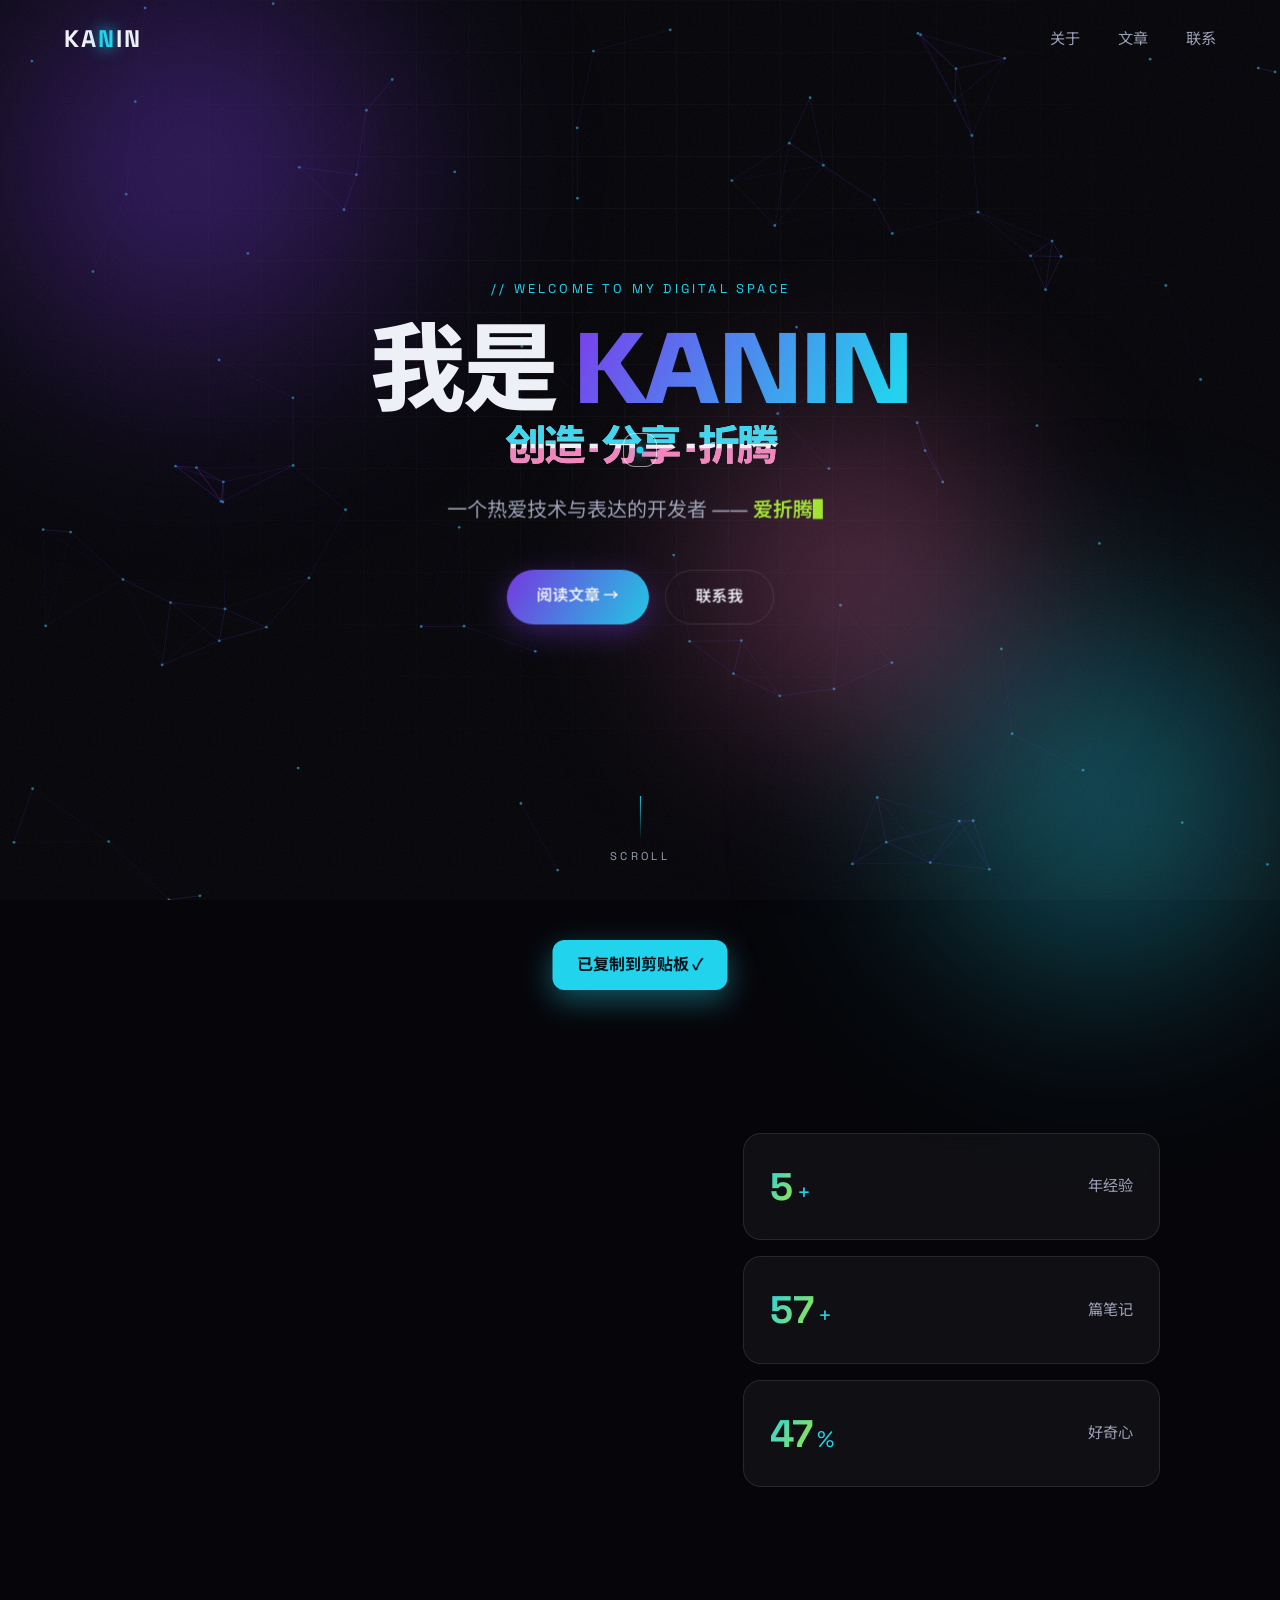
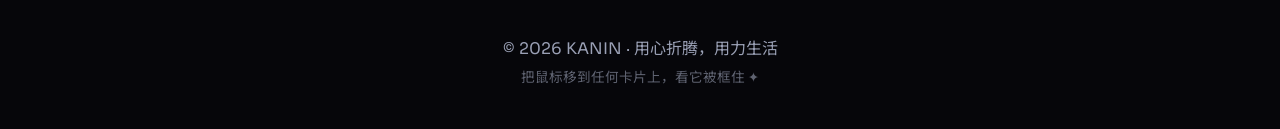
==== index.html @ e4bdb955 "feat: initial blog project with README - index.html, styles.css, script.js: 首页及交互 - build.js: Markdo" ====
<!DOCTYPE html>
<html lang="zh-CN">
<head>
<meta charset="UTF-8">
<meta name="viewport" content="width=device-width, initial-scale=1.0">
<title>KANIN · 个人博客</title>
<meta name="description" content="KANIN 的个人博客 —— 创造 · 分享 · 折腾">
<link rel="preconnect" href="https://fonts.googleapis.com">
<link rel="preconnect" href="https://fonts.gstatic.com" crossorigin>
<link href="https://fonts.googleapis.com/css2?family=Sora:wght@300;400;600;700;800&family=Space+Grotesk:wght@400;500;700&family=Noto+Sans+SC:wght@300;400;500;700&display=swap" rel="stylesheet">
<link rel="stylesheet" href="styles.css">
</head>
<body>
<div class="scroll-progress" id="progress"></div>
<!-- ===== 自定义光标（吸附框） ===== -->
<div class="cursor-dot" id="cursorDot"></div>
<div class="cursor-box" id="cursorBox">
  <span class="corner tl"></span><span class="corner tr"></span>
  <span class="corner bl"></span><span class="corner br"></span>
  <span class="cursor-label" id="cursorLabel"></span>
</div>

<!-- ===== 背景特效 ===== -->
<canvas id="bg"></canvas>
<div class="blob blob-1"></div>
<div class="blob blob-2"></div>
<div class="blob blob-3"></div>
<div class="grid-overlay"></div>
<div class="noise"></div>

<!-- ===== 导航 ===== -->
<nav class="nav" id="nav">
  <a href="#hero" class="logo" data-magnetic data-label="首页">KA<span>N</span>IN</a>
  <div class="nav-links">
    <a href="#about" data-magnetic data-label="关于">关于</a>
    <a href="#blog" data-magnetic data-label="文章">文章</a>
    <a href="#links" data-magnetic data-label="联系">联系</a>
  </div>
</nav>

<!-- ===== 首屏 ===== -->
<header class="hero" id="hero">
  <div class="hero-inner">
    <p class="hero-eyebrow" data-reveal>// WELCOME TO MY DIGITAL SPACE</p>
    <h1 class="hero-title">
      <span class="line" data-reveal>我是 <em>KANIN</em></span>
      <span class="line glitch" data-text="创造 · 分享 · 折腾" data-reveal>创造 · 分享 · 折腾</span>
    </h1>
    <p class="hero-sub" data-reveal>一个热爱技术与表达的开发者 —— <span id="typed" class="typed"></span><span class="caret">▌</span></p>
    <div class="hero-cta" data-reveal>
      <a href="#blog" class="btn btn-primary" data-magnetic data-label="看看文章">阅读文章 →</a>
      <a href="#links" class="btn btn-ghost" data-magnetic data-label="找到我">联系我</a>
    </div>
  </div>
  <a href="#about" class="scroll-hint" data-magnetic><span></span>SCROLL</a>
</header>
<!-- ===== 关于 ===== -->
<section class="section" id="about">
  <div class="section-head" data-reveal>
    <span class="section-index">01</span>
    <h2 class="section-title">关于我</h2>
  </div>
  <div class="about-grid">
    <div class="about-text" data-reveal>
      <p>你好，我是 <strong>KANIN</strong>。白天写代码，晚上写想法。喜欢把复杂的东西拆开、把有趣的东西做出来，再把过程记录下来分享给同样好奇的人。</p>
      <p>这个博客是我的数字后花园 —— 关于技术、产品、以及一切让我兴奋的折腾。欢迎随便逛逛，把鼠标移到任意卡片上试试。</p>
    </div>
    <div class="about-stats">
      <div class="stat glass" data-magnetic data-label="持续折腾中">
        <span class="stat-num" data-count="5">0</span><span class="stat-suffix">+</span>
        <span class="stat-label">年经验</span>
      </div>
      <div class="stat glass" data-magnetic data-label="不断更新">
        <span class="stat-num" data-count="120">0</span><span class="stat-suffix">+</span>
        <span class="stat-label">篇笔记</span>
      </div>
      <div class="stat glass" data-magnetic data-label="永远好奇">
        <span class="stat-num" data-count="99">0</span><span class="stat-suffix">%</span>
        <span class="stat-label">好奇心</span>
      </div>
    </div>
  </div>
</section>

<!-- ===== 文章 ===== -->
<section class="section" id="blog">
  <div class="section-head" data-reveal>
    <span class="section-index">02</span>
    <h2 class="section-title">最新文章</h2>
  </div>
  <div class="post-grid">
    <!--POSTS_START-->
    <a class="post glass" href="posts/claude-code.html" data-magnetic data-label="阅读全文" data-reveal>
      <span class="post-tag">AI 工具</span>
      <h3>负基础 Claude Code 安装使用教程</h3>
      <p>Claude Code 是 Anthropic 推出的AI 编程代理，它不仅是传统的代码补全工具或聊天助手，而是一个…</p>
      <div class="post-meta"><span>约 5 分钟</span><span>· 教程</span></div>
    </a>
    <a class="post glass" href="posts/javaweb.html" data-magnetic data-label="阅读全文" data-reveal>
      <span class="post-tag">全栈开发</span>
      <h3>JavaWeb 全栈教程</h3>
      <p>html控制网站的结构， css控制网站的样式</p>
      <div class="post-meta"><span>约 86 分钟</span><span>· 教程</span></div>
    </a>
    <a class="post glass" href="posts/springboot.html" data-magnetic data-label="阅读全文" data-reveal>
      <span class="post-tag">后端</span>
      <h3>SpringBoot 项目初始化</h3>
      <p>点击“文件-新建-项目”。打开新建项目对话框</p>
      <div class="post-meta"><span>约 8 分钟</span><span>· 教程</span></div>
    </a>
    <a class="post glass" href="posts/mysql.html" data-magnetic data-label="阅读全文" data-reveal>
      <span class="post-tag">数据库</span>
      <h3>MySQL 安装教程</h3>
      <p>进入mysql官网：https://mysql.com</p>
      <div class="post-meta"><span>约 5 分钟</span><span>· 教程</span></div>
    </a>
    <a class="post glass" href="posts/maven.html" data-magnetic data-label="阅读全文" data-reveal>
      <span class="post-tag">环境搭建</span>
      <h3>Maven 安装教程</h3>
      <p>下载安装包：https://wwbwq.lanzouv.com/iuGWJ3ndzcgd</p>
      <div class="post-meta"><span>约 2 分钟</span><span>· 教程</span></div>
    </a>
    <!--POSTS_END-->
  </div>
</section>
<!-- ===== 联系 / 链接 ===== -->
<section class="section" id="links">
  <div class="section-head" data-reveal>
    <span class="section-index">03</span>
    <h2 class="section-title">找到我</h2>
  </div>
  <div class="link-grid">
    <a class="link-card glass" href="https://github.com/kaninmeow" target="_blank" rel="noopener"
       data-magnetic data-label="GitHub" data-reveal>
      <span class="link-icon">
        <svg viewBox="0 0 24 24" width="26" height="26" fill="currentColor"><path d="M12 .5A12 12 0 0 0 .5 12.5c0 5.3 3.4 9.8 8.2 11.4.6.1.8-.3.8-.6v-2c-3.3.7-4-1.6-4-1.6-.6-1.4-1.3-1.8-1.3-1.8-1.1-.7.1-.7.1-.7 1.2.1 1.8 1.2 1.8 1.2 1.1 1.8 2.8 1.3 3.5 1 .1-.8.4-1.3.8-1.6-2.7-.3-5.5-1.3-5.5-5.9 0-1.3.5-2.4 1.2-3.2-.1-.3-.5-1.5.1-3.2 0 0 1-.3 3.3 1.2a11.5 11.5 0 0 1 6 0C17.3 5 18.3 5.3 18.3 5.3c.6 1.7.2 2.9.1 3.2.8.8 1.2 1.9 1.2 3.2 0 4.6-2.8 5.6-5.5 5.9.4.4.8 1.1.8 2.2v3.3c0 .3.2.7.8.6 4.8-1.6 8.2-6.1 8.2-11.4A12 12 0 0 0 12 .5Z"/></svg>
      </span>
      <div class="link-meta"><h3>GitHub</h3><p>@kaninmeow</p></div>
      <span class="link-arrow">↗</span>
    </a>

    <a class="link-card glass" href="https://space.bilibili.com/326698881" target="_blank" rel="noopener"
       data-magnetic data-label="Bilibili" data-reveal>
      <span class="link-icon">
        <svg viewBox="0 0 24 24" width="26" height="26" fill="currentColor"><path d="M17.8 4.2 15 6.7h.9A2.7 2.7 0 0 1 18.6 9.4v7A2.7 2.7 0 0 1 15.9 19H8.1A2.7 2.7 0 0 1 5.4 16.4v-7A2.7 2.7 0 0 1 8.1 6.7H9L6.2 4.2a.9.9 0 0 1 1.2-1.3L10.8 6h2.4l3.4-3.1a.9.9 0 0 1 1.2 1.3ZM9 10.5a1 1 0 0 0-1 1v1.2a1 1 0 0 0 2 0v-1.2a1 1 0 0 0-1-1Zm6 0a1 1 0 0 0-1 1v1.2a1 1 0 0 0 2 0v-1.2a1 1 0 0 0-1-1Z"/></svg>
      </span>
      <div class="link-meta"><h3>Bilibili</h3><p>去我的空间看视频</p></div>
      <span class="link-arrow">↗</span>
    </a>

    <button class="link-card glass" id="wechatCard" data-magnetic data-label="点击复制" data-reveal>
      <span class="link-icon">
        <svg viewBox="0 0 24 24" width="26" height="26" fill="currentColor"><path d="M8.7 4C4.9 4 2 6.6 2 9.9c0 1.9 1 3.5 2.6 4.7L4 17l2.6-1.4c.7.2 1.4.3 2.1.3h.6a5.3 5.3 0 0 1-.2-1.5c0-3.1 3-5.6 6.7-5.6h.6C15.8 5.9 12.6 4 8.7 4Zm-2.4 4a.9.9 0 1 1 0-1.8.9.9 0 0 1 0 1.8Zm4.8 0a.9.9 0 1 1 0-1.8.9.9 0 0 1 0 1.8Zm11 6.4c0-2.7-2.6-4.9-5.8-4.9s-5.8 2.2-5.8 4.9 2.6 4.9 5.8 4.9c.7 0 1.3-.1 1.9-.3L20 20l-.5-1.6c1.4-.9 2.6-2.3 2.6-4Zm-7.7-1a.8.8 0 1 1 0-1.5.8.8 0 0 1 0 1.5Zm3.8 0a.8.8 0 1 1 0-1.5.8.8 0 0 1 0 1.5Z"/></svg>
      </span>
      <div class="link-meta"><h3>微信公众号</h3><p>KANIN</p></div>
      <span class="link-arrow">⧉</span>
    </button>

    <a class="link-card glass" href="mailto:sunqingdong0318@foxmail.com"
       data-magnetic data-label="发邮件" data-reveal>
      <span class="link-icon">
        <svg viewBox="0 0 24 24" width="26" height="26" fill="none" stroke="currentColor" stroke-width="2"><rect x="3" y="5" width="18" height="14" rx="2"/><path d="m3 7 9 6 9-6"/></svg>
      </span>
      <div class="link-meta"><h3>Email</h3><p>sunqingdong0318@foxmail.com</p></div>
      <span class="link-arrow">↗</span>
    </a>
  </div>
</section>

<footer class="footer">
  <p>© 2026 KANIN · 用心折腾，用力生活</p>
  <p class="footer-sub">把鼠标移到任何卡片上，看它被框住 ✦</p>
</footer>

<div class="toast" id="toast">已复制到剪贴板 ✓</div>

<script src="script.js"></script>
</body>
</html>
---- styles.css ----
/* ===================================================================
   KANIN · 个人博客  —  styles.css
   =================================================================== */
:root{
  --bg:#06060a;
  --bg-2:#0c0d16;
  --fg:#eef0f7;
  --muted:#9aa0b5;
  --line:rgba(255,255,255,.10);
  --c1:#7c3aed;   /* 紫 */
  --c2:#22d3ee;   /* 青 */
  --c3:#f472b6;   /* 粉 */
  --c4:#a3e635;   /* 荧光绿 */
  --glass:rgba(255,255,255,.045);
  --radius:18px;
  --ease:cubic-bezier(.22,1,.36,1);
}

*{margin:0;padding:0;box-sizing:border-box}
html{scroll-behavior:smooth}
body{
  font-family:"Sora","Noto Sans SC",system-ui,-apple-system,sans-serif;
  background:var(--bg);
  color:var(--fg);
  line-height:1.6;
  overflow-x:hidden;
  min-height:100vh;
}
/* 桌面端隐藏系统光标，全权交给自定义光标 */
@media (hover:hover) and (pointer:fine){
  body,a,button{cursor:none}
}
a{color:inherit;text-decoration:none}
::selection{background:var(--c1);color:#fff}

/* ===== 自定义光标 ===== */
.cursor-dot{
  position:fixed;top:0;left:0;width:7px;height:7px;border-radius:50%;
  background:var(--c2);z-index:9999;pointer-events:none;
  transform:translate(-50%,-50%);
  box-shadow:0 0 12px var(--c2);
  transition:opacity .3s, background .3s;
}
.cursor-box{
  position:fixed;top:0;left:0;z-index:9998;pointer-events:none;
  border:1.5px solid rgba(255,255,255,.55);
  border-radius:12px;
  transform:translate(-50%,-50%);
  will-change:width,height,transform;
  transition:border-color .3s, background .3s, border-radius .35s var(--ease);
  background:rgba(255,255,255,.02);
}
.cursor-box.snapped{
  border-color:var(--c2);
  background:rgba(34,211,238,.06);
  box-shadow:0 0 24px rgba(34,211,238,.18) inset,0 0 22px rgba(34,211,238,.12);
}
.corner{position:absolute;width:9px;height:9px;opacity:0;transition:opacity .25s}
.cursor-box.snapped .corner{opacity:1}
.corner.tl{top:-2px;left:-2px;border-top:2px solid var(--c2);border-left:2px solid var(--c2)}
.corner.tr{top:-2px;right:-2px;border-top:2px solid var(--c2);border-right:2px solid var(--c2)}
.corner.bl{bottom:-2px;left:-2px;border-bottom:2px solid var(--c2);border-left:2px solid var(--c2)}
.corner.br{bottom:-2px;right:-2px;border-bottom:2px solid var(--c2);border-right:2px solid var(--c2)}
.cursor-label{
  position:absolute;left:50%;bottom:-26px;transform:translateX(-50%) translateY(6px);
  background:var(--c2);color:#04121a;font-size:11px;font-weight:700;
  padding:2px 9px;border-radius:6px;white-space:nowrap;
  opacity:0;transition:opacity .25s,transform .25s var(--ease);
  font-family:"Space Grotesk",sans-serif;letter-spacing:.03em;
}
.cursor-box.snapped .cursor-label{opacity:1;transform:translateX(-50%) translateY(0)}
.cursor-box.clicking{transform:translate(-50%,-50%) scale(.9)}
/* ===== 背景特效 ===== */
#bg{position:fixed;inset:0;z-index:-3;width:100%;height:100%}
.blob{position:fixed;z-index:-2;border-radius:50%;filter:blur(90px);opacity:.5;pointer-events:none}
.blob-1{width:46vw;height:46vw;background:radial-gradient(circle,var(--c1),transparent 70%);top:-10vw;left:-8vw;animation:drift 22s var(--ease) infinite}
.blob-2{width:40vw;height:40vw;background:radial-gradient(circle,var(--c2),transparent 70%);bottom:-12vw;right:-6vw;animation:drift 26s var(--ease) infinite reverse}
.blob-3{width:34vw;height:34vw;background:radial-gradient(circle,var(--c3),transparent 70%);top:40%;left:50%;animation:drift 30s var(--ease) infinite}
@keyframes drift{
  0%,100%{transform:translate(0,0) scale(1)}
  33%{transform:translate(8vw,6vh) scale(1.15)}
  66%{transform:translate(-6vw,-4vh) scale(.9)}
}
.grid-overlay{
  position:fixed;inset:0;z-index:-2;pointer-events:none;opacity:.35;
  background-image:linear-gradient(var(--line) 1px,transparent 1px),
                   linear-gradient(90deg,var(--line) 1px,transparent 1px);
  background-size:52px 52px;
  mask-image:radial-gradient(circle at 50% 30%,#000 0%,transparent 78%);
  -webkit-mask-image:radial-gradient(circle at 50% 30%,#000 0%,transparent 78%);
}
.noise{
  position:fixed;inset:0;z-index:-1;pointer-events:none;opacity:.05;
  background-image:url("data:image/svg+xml,%3Csvg xmlns='http://www.w3.org/2000/svg' width='120' height='120'%3E%3Cfilter id='n'%3E%3CfeTurbulence type='fractalNoise' baseFrequency='.85' numOctaves='2'/%3E%3C/filter%3E%3Crect width='100%25' height='100%25' filter='url(%23n)'/%3E%3C/svg%3E");
}

/* ===== 导航 ===== */
.nav{
  position:fixed;top:0;left:0;right:0;z-index:100;
  display:flex;align-items:center;justify-content:space-between;
  padding:20px clamp(20px,5vw,64px);
  transition:background .4s,backdrop-filter .4s,padding .4s;
}
.nav.scrolled{background:rgba(6,6,10,.6);backdrop-filter:blur(14px);padding:12px clamp(20px,5vw,64px);border-bottom:1px solid var(--line)}
.logo{font-family:"Space Grotesk";font-weight:700;font-size:1.5rem;letter-spacing:.08em}
.logo span{color:var(--c2);text-shadow:0 0 16px var(--c2)}
.nav-links{display:flex;gap:clamp(14px,3vw,38px)}
.nav-links a{position:relative;font-size:.95rem;color:var(--muted);transition:color .3s}
.nav-links a::after{content:"";position:absolute;left:0;bottom:-4px;width:0;height:2px;background:linear-gradient(90deg,var(--c1),var(--c2));transition:width .35s var(--ease)}
.nav-links a:hover{color:var(--fg)}
.nav-links a:hover::after{width:100%}

/* ===== 通用区块 ===== */
.section{max-width:1120px;margin:0 auto;padding:clamp(70px,12vh,140px) clamp(20px,5vw,40px)}
.section-head{display:flex;align-items:baseline;gap:16px;margin-bottom:48px}
.section-index{font-family:"Space Grotesk";color:var(--c2);font-weight:700;font-size:1rem;opacity:.8}
.section-title{font-size:clamp(1.9rem,5vw,3rem);font-weight:800;letter-spacing:-.02em}
/* ===== 首屏 ===== */
.hero{min-height:100vh;display:flex;flex-direction:column;align-items:center;justify-content:center;text-align:center;padding:0 20px;position:relative}
.hero-inner{max-width:900px}
.hero-eyebrow{font-family:"Space Grotesk";color:var(--c2);letter-spacing:.25em;font-size:.8rem;margin-bottom:22px}
.hero-title{font-size:clamp(2.6rem,9vw,6rem);font-weight:800;line-height:1.02;letter-spacing:-.03em}
.hero-title .line{display:block;overflow:hidden}
.hero-title em{font-style:normal;background:linear-gradient(120deg,var(--c1),var(--c2),var(--c3));-webkit-background-clip:text;background-clip:text;color:transparent;background-size:200% auto;animation:shine 6s linear infinite}
@keyframes shine{to{background-position:200% center}}
.hero-title .glitch{font-size:clamp(1.4rem,4.5vw,2.6rem);margin-top:6px;color:var(--fg);position:relative}
.hero-title .glitch::before,.hero-title .glitch::after{content:attr(data-text);position:absolute;inset:0;overflow:hidden;opacity:.85}
.hero-title .glitch::before{color:var(--c2);animation:glitch 3s infinite;clip-path:inset(0 0 55% 0)}
.hero-title .glitch::after{color:var(--c3);animation:glitch 2.4s infinite reverse;clip-path:inset(55% 0 0 0)}
@keyframes glitch{0%,92%,100%{transform:translate(0)}93%{transform:translate(-3px,1px)}95%{transform:translate(3px,-1px)}97%{transform:translate(-2px,-1px)}}
.hero-sub{margin-top:26px;color:var(--muted);font-size:clamp(1rem,2.4vw,1.25rem)}
.typed{color:var(--c4);font-weight:600}
.caret{color:var(--c4);animation:blink 1s steps(1) infinite}
@keyframes blink{50%{opacity:0}}
.hero-cta{margin-top:40px;display:flex;gap:16px;justify-content:center;flex-wrap:wrap}
.btn{padding:14px 30px;border-radius:50px;font-weight:600;font-size:.98rem;transition:transform .3s var(--ease),box-shadow .3s,background .3s;display:inline-block;will-change:transform}
.btn-primary{background:linear-gradient(120deg,var(--c1),var(--c2));color:#fff;box-shadow:0 8px 30px rgba(124,58,237,.4)}
.btn-primary:hover{box-shadow:0 12px 40px rgba(34,211,238,.5)}
.btn-ghost{border:1.5px solid var(--line);color:var(--fg)}
.btn-ghost:hover{border-color:var(--c2);background:rgba(34,211,238,.08)}
.scroll-hint{position:absolute;bottom:34px;left:50%;transform:translateX(-50%);display:flex;flex-direction:column;align-items:center;gap:8px;font-family:"Space Grotesk";font-size:.7rem;letter-spacing:.3em;color:var(--muted)}
.scroll-hint span{display:block;width:1px;height:44px;background:linear-gradient(var(--c2),transparent);animation:scrolldown 2s var(--ease) infinite}
@keyframes scrolldown{0%{transform:scaleY(0);transform-origin:top}45%{transform:scaleY(1);transform-origin:top}55%{transform:scaleY(1);transform-origin:bottom}100%{transform:scaleY(0);transform-origin:bottom}}

/* ===== 玻璃拟态 ===== */
.glass{background:var(--glass);border:1px solid var(--line);border-radius:var(--radius);backdrop-filter:blur(10px);position:relative;overflow:hidden;transition:transform .4s var(--ease),border-color .4s,background .4s}
.glass::before{content:"";position:absolute;inset:0;background:linear-gradient(120deg,transparent 40%,rgba(255,255,255,.06) 50%,transparent 60%);transform:translateX(-120%);transition:transform .7s var(--ease)}
.glass:hover::before{transform:translateX(120%)}
.glass:hover{border-color:rgba(34,211,238,.4);transform:translateY(-6px)}
/* ===== 关于 ===== */
.about-grid{display:grid;grid-template-columns:1.4fr 1fr;gap:40px;align-items:center}
.about-text p{color:var(--muted);font-size:1.08rem;margin-bottom:18px}
.about-text strong{color:var(--fg)}
.about-stats{display:flex;flex-direction:column;gap:16px}
.stat{padding:22px 26px;display:flex;align-items:baseline;gap:4px;flex-wrap:wrap}
.stat-num{font-family:"Space Grotesk";font-size:2.4rem;font-weight:700;background:linear-gradient(120deg,var(--c2),var(--c4));-webkit-background-clip:text;background-clip:text;color:transparent}
.stat-suffix{font-family:"Space Grotesk";font-size:1.4rem;color:var(--c2)}
.stat-label{margin-left:auto;color:var(--muted);font-size:.95rem;align-self:center}

/* ===== 文章 ===== */
.post-grid{display:grid;grid-template-columns:repeat(2,1fr);gap:22px}
.post{padding:28px}
.post-tag{display:inline-block;font-family:"Space Grotesk";font-size:.72rem;letter-spacing:.08em;padding:4px 10px;border-radius:20px;background:rgba(124,58,237,.18);color:#c4b5fd;margin-bottom:16px}
.post h3{font-size:1.3rem;font-weight:700;margin-bottom:10px;line-height:1.3}
.post p{color:var(--muted);font-size:.98rem;margin-bottom:18px}
.post-meta{display:flex;gap:10px;font-family:"Space Grotesk";font-size:.8rem;color:var(--muted);opacity:.7}

/* ===== 链接 ===== */
.link-grid{display:grid;grid-template-columns:repeat(2,1fr);gap:18px}
.link-card{display:flex;align-items:center;gap:18px;padding:24px 26px;text-align:left;font-family:inherit;font-size:inherit;color:inherit}
button.link-card{width:100%;border:1px solid var(--line)}
.link-icon{width:52px;height:52px;flex-shrink:0;display:grid;place-items:center;border-radius:14px;background:rgba(255,255,255,.05);color:var(--c2);transition:transform .4s var(--ease),color .3s}
.link-card:hover .link-icon{transform:rotate(-8deg) scale(1.08);color:var(--c4)}
.link-meta h3{font-size:1.15rem;font-weight:700}
.link-meta p{color:var(--muted);font-size:.9rem;word-break:break-all}
.link-arrow{margin-left:auto;font-size:1.4rem;color:var(--muted);transition:transform .3s var(--ease),color .3s}
.link-card:hover .link-arrow{transform:translate(4px,-4px);color:var(--c2)}

/* ===== 页脚 ===== */
.footer{text-align:center;padding:60px 20px 40px;border-top:1px solid var(--line);color:var(--muted)}
.footer-sub{font-size:.85rem;opacity:.6;margin-top:6px}

/* ===== 提示条 ===== */
.toast{position:fixed;bottom:30px;left:50%;transform:translateX(-50%) translateY(120px);background:var(--c2);color:#04121a;font-weight:700;padding:12px 24px;border-radius:12px;z-index:10000;transition:transform .4s var(--ease);box-shadow:0 10px 30px rgba(34,211,238,.4)}
.toast.show{transform:translateX(-50%) translateY(0)}

/* ===== 滚动驱动 · 切换动画（Apple 风） ===== */
/* 3D 透视容器：子元素才有纵深翻入效果 */
.hero,.section{perspective:1400px}
.hero-inner,.section-head,.about-grid,.about-stats,.post-grid,.link-grid{transform-style:preserve-3d}
/* 由 JS 逐帧驱动 transform/opacity/filter，这里只声明合成层 */
[data-reveal]{will-change:transform,opacity,filter;backface-visibility:hidden}
/* 仅在 JS 生效时预隐藏，避免无脚本时内容不可见 */
html.js-anim [data-reveal]{opacity:0}

/* 顶部滚动进度条 */
.scroll-progress{position:fixed;top:0;left:0;height:3px;width:0;z-index:200;
  background:linear-gradient(90deg,var(--c1),var(--c2),var(--c3));
  box-shadow:0 0 12px var(--c2);transition:width .08s linear}

/* ===== 响应式 ===== */
@media (max-width:760px){
  .nav-links{gap:16px}
  .about-grid{grid-template-columns:1fr}
  .post-grid,.link-grid{grid-template-columns:1fr}
  .cursor-dot,.cursor-box{display:none}
  body,a,button{cursor:auto}
}
@media (prefers-reduced-motion:reduce){
  *{animation:none!important;transition:none!important}
}

/* ===== 文章详情页 · 排版 ===== */
.article{max-width:820px;margin:0 auto;padding:130px clamp(20px,5vw,40px) 100px}
.back-link{display:inline-flex;align-items:center;gap:8px;color:var(--muted);font-family:"Space Grotesk";font-size:.9rem;margin-bottom:34px;transition:color .3s,transform .3s var(--ease)}
.back-link:hover{color:var(--c2);transform:translateX(-4px)}
.article-header{margin-bottom:44px;padding-bottom:30px;border-bottom:1px solid var(--line)}
.article-header .post-tag{margin-bottom:18px}
.article-title{font-size:clamp(2rem,5.5vw,3.2rem);font-weight:800;line-height:1.15;letter-spacing:-.02em;
  background:linear-gradient(120deg,#fff 30%,var(--c2));-webkit-background-clip:text;background-clip:text;color:transparent}
.article-meta{margin-top:16px;display:flex;gap:14px;flex-wrap:wrap;color:var(--muted);font-family:"Space Grotesk";font-size:.85rem}

/* 正文富文本 */
.prose{font-size:1.05rem;line-height:1.85;color:#d7dae6}
.prose h1,.prose h2,.prose h3,.prose h4,.prose h5{color:#fff;font-weight:700;line-height:1.3;scroll-margin-top:100px}
.prose h1{font-size:1.9rem;margin:2.4em 0 .8em;padding-bottom:.3em;border-bottom:1px solid var(--line)}
.prose h2{font-size:1.6rem;margin:2.2em 0 .7em;padding-left:14px;border-left:4px solid var(--c2)}
.prose h3{font-size:1.3rem;margin:1.8em 0 .6em;color:var(--c2)}
.prose h4,.prose h5{font-size:1.08rem;margin:1.5em 0 .5em;color:#c4b5fd}
.prose p{margin:1.1em 0}
.prose a{color:var(--c2);text-decoration:underline;text-underline-offset:3px;text-decoration-color:rgba(34,211,238,.4);transition:text-decoration-color .3s}
.prose a:hover{text-decoration-color:var(--c2)}
.prose strong{color:#fff;font-weight:700}
.prose img{max-width:100%;height:auto;border-radius:12px;margin:1.4em 0;border:1px solid var(--line);box-shadow:0 12px 40px rgba(0,0,0,.4);display:block}
.prose ul,.prose ol{margin:1.1em 0;padding-left:1.6em}
.prose li{margin:.45em 0}
.prose li::marker{color:var(--c2)}
.prose blockquote{margin:1.4em 0;padding:.6em 1.2em;border-left:4px solid var(--c3);background:rgba(244,114,182,.06);border-radius:0 10px 10px 0;color:var(--muted)}
.prose hr{border:none;border-top:1px solid var(--line);margin:2.4em 0}
/* 行内代码 */
.prose :not(pre)>code{font-family:"Space Grotesk",ui-monospace,SFMono-Regular,Menlo,Consolas,monospace;
  background:rgba(124,58,237,.16);color:#d6bcfa;padding:.12em .45em;border-radius:6px;font-size:.9em;word-break:break-word}
/* 代码块 */
.prose pre{margin:1.5em 0;padding:20px 22px;background:#0a0b12;border:1px solid var(--line);border-radius:14px;overflow-x:auto;position:relative}
.prose pre::before{content:attr(data-lang);position:absolute;top:0;right:14px;font-family:"Space Grotesk";font-size:.68rem;letter-spacing:.1em;color:var(--muted);background:rgba(255,255,255,.04);padding:2px 9px;border-radius:0 0 7px 7px;text-transform:uppercase}
.prose pre code{font-family:ui-monospace,SFMono-Regular,Menlo,Consolas,"Courier New",monospace;font-size:.9rem;line-height:1.7;color:#cbd5e1;white-space:pre;background:none;padding:0}
/* 表格 */
.table-wrap{overflow-x:auto;margin:1.5em 0;border:1px solid var(--line);border-radius:12px}
.prose table{border-collapse:collapse;width:100%;font-size:.95rem}
.prose th,.prose td{padding:10px 14px;border-bottom:1px solid var(--line);border-right:1px solid var(--line);text-align:left}
.prose th:last-child,.prose td:last-child{border-right:none}
.prose tr:last-child td{border-bottom:none}
.prose thead th{background:rgba(124,58,237,.15);color:#fff;font-weight:600;white-space:nowrap}
.prose tbody tr:hover{background:rgba(255,255,255,.03)}
@media (max-width:760px){.article{padding-top:100px}.prose{font-size:1rem}}
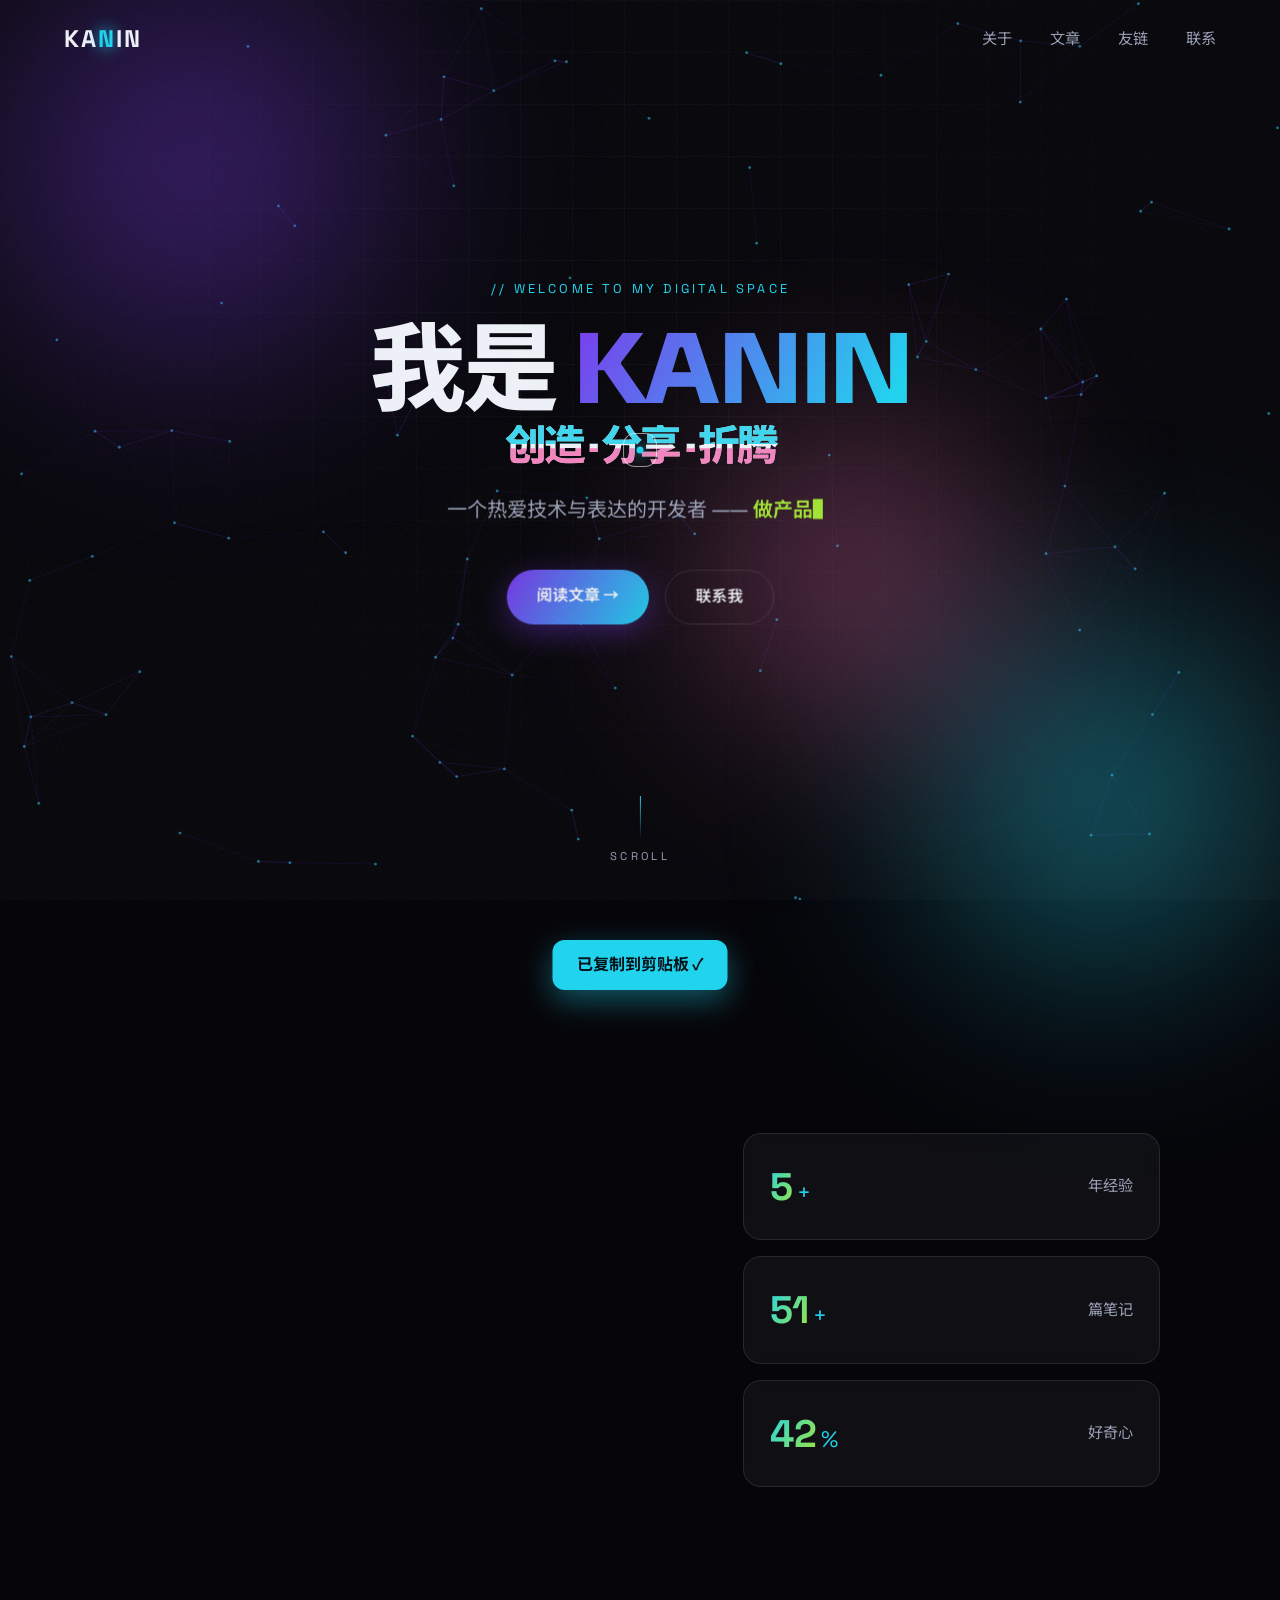
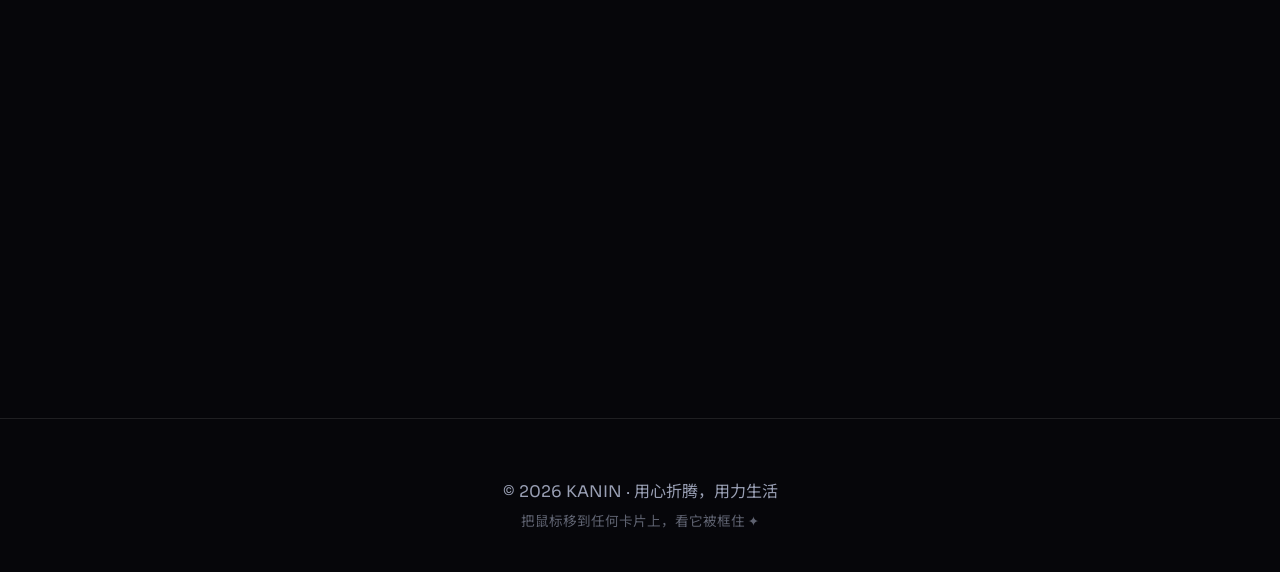
==== commit 310f70dc: "添加友链" ====
--- a/index.html
+++ b/index.html
@@ -34,6 +34,7 @@
   <div class="nav-links">
     <a href="#about" data-magnetic data-label="关于">关于</a>
     <a href="#blog" data-magnetic data-label="文章">文章</a>
+    <a href="#friends" data-magnetic data-label="友链">友链</a>
     <a href="#links" data-magnetic data-label="联系">联系</a>
   </div>
 </nav>
@@ -123,10 +124,26 @@
     <!--POSTS_END-->
   </div>
 </section>
+<!-- ===== 友情链接 ===== -->
+<section class="section" id="friends">
+  <div class="section-head" data-reveal>
+    <span class="section-index">03</span>
+    <h2 class="section-title">友情链接</h2>
+  </div>
+  <div class="friend-grid">
+    <a class="friend-card glass" href="http://aohs.top" target="_blank" rel="noopener"
+       data-magnetic data-label="访问" data-reveal>
+      <span class="friend-icon">🔗</span>
+      <div class="friend-meta"><h3>Aohs</h3><p>Java × AI 工程化</p></div>
+      <span class="link-arrow">↗</span>
+    </a>
+  </div>
+</section>
+
 <!-- ===== 联系 / 链接 ===== -->
 <section class="section" id="links">
   <div class="section-head" data-reveal>
-    <span class="section-index">03</span>
+    <span class="section-index">04</span>
     <h2 class="section-title">找到我</h2>
   </div>
   <div class="link-grid">
--- a/styles.css
+++ b/styles.css
@@ -176,6 +176,14 @@
 .link-arrow{margin-left:auto;font-size:1.4rem;color:var(--muted);transition:transform .3s var(--ease),color .3s}
 .link-card:hover .link-arrow{transform:translate(4px,-4px);color:var(--c2)}
 
+/* ===== 友情链接 ===== */
+.friend-grid{display:grid;grid-template-columns:repeat(auto-fill,minmax(280px,1fr));gap:18px}
+.friend-card{display:flex;align-items:center;gap:18px;padding:24px 26px;text-align:left;font-family:inherit;font-size:inherit;color:inherit}
+.friend-icon{width:52px;height:52px;flex-shrink:0;display:grid;place-items:center;border-radius:14px;background:rgba(255,255,255,.05);font-size:1.5rem;transition:transform .4s var(--ease)}
+.friend-card:hover .friend-icon{transform:rotate(-8deg) scale(1.08)}
+.friend-meta h3{font-size:1.15rem;font-weight:700}
+.friend-meta p{color:var(--muted);font-size:.9rem}
+
 /* ===== 页脚 ===== */
 .footer{text-align:center;padding:60px 20px 40px;border-top:1px solid var(--line);color:var(--muted)}
 .footer-sub{font-size:.85rem;opacity:.6;margin-top:6px}
@@ -187,7 +195,7 @@
 /* ===== 滚动驱动 · 切换动画（Apple 风） ===== */
 /* 3D 透视容器：子元素才有纵深翻入效果 */
 .hero,.section{perspective:1400px}
-.hero-inner,.section-head,.about-grid,.about-stats,.post-grid,.link-grid{transform-style:preserve-3d}
+.hero-inner,.section-head,.about-grid,.about-stats,.post-grid,.link-grid,.friend-grid{transform-style:preserve-3d}
 /* 由 JS 逐帧驱动 transform/opacity/filter，这里只声明合成层 */
 [data-reveal]{will-change:transform,opacity,filter;backface-visibility:hidden}
 /* 仅在 JS 生效时预隐藏，避免无脚本时内容不可见 */
@@ -202,7 +210,7 @@
 @media (max-width:760px){
   .nav-links{gap:16px}
   .about-grid{grid-template-columns:1fr}
-  .post-grid,.link-grid{grid-template-columns:1fr}
+  .post-grid,.link-grid,.friend-grid{grid-template-columns:1fr}
   .cursor-dot,.cursor-box{display:none}
   body,a,button{cursor:auto}
 }
